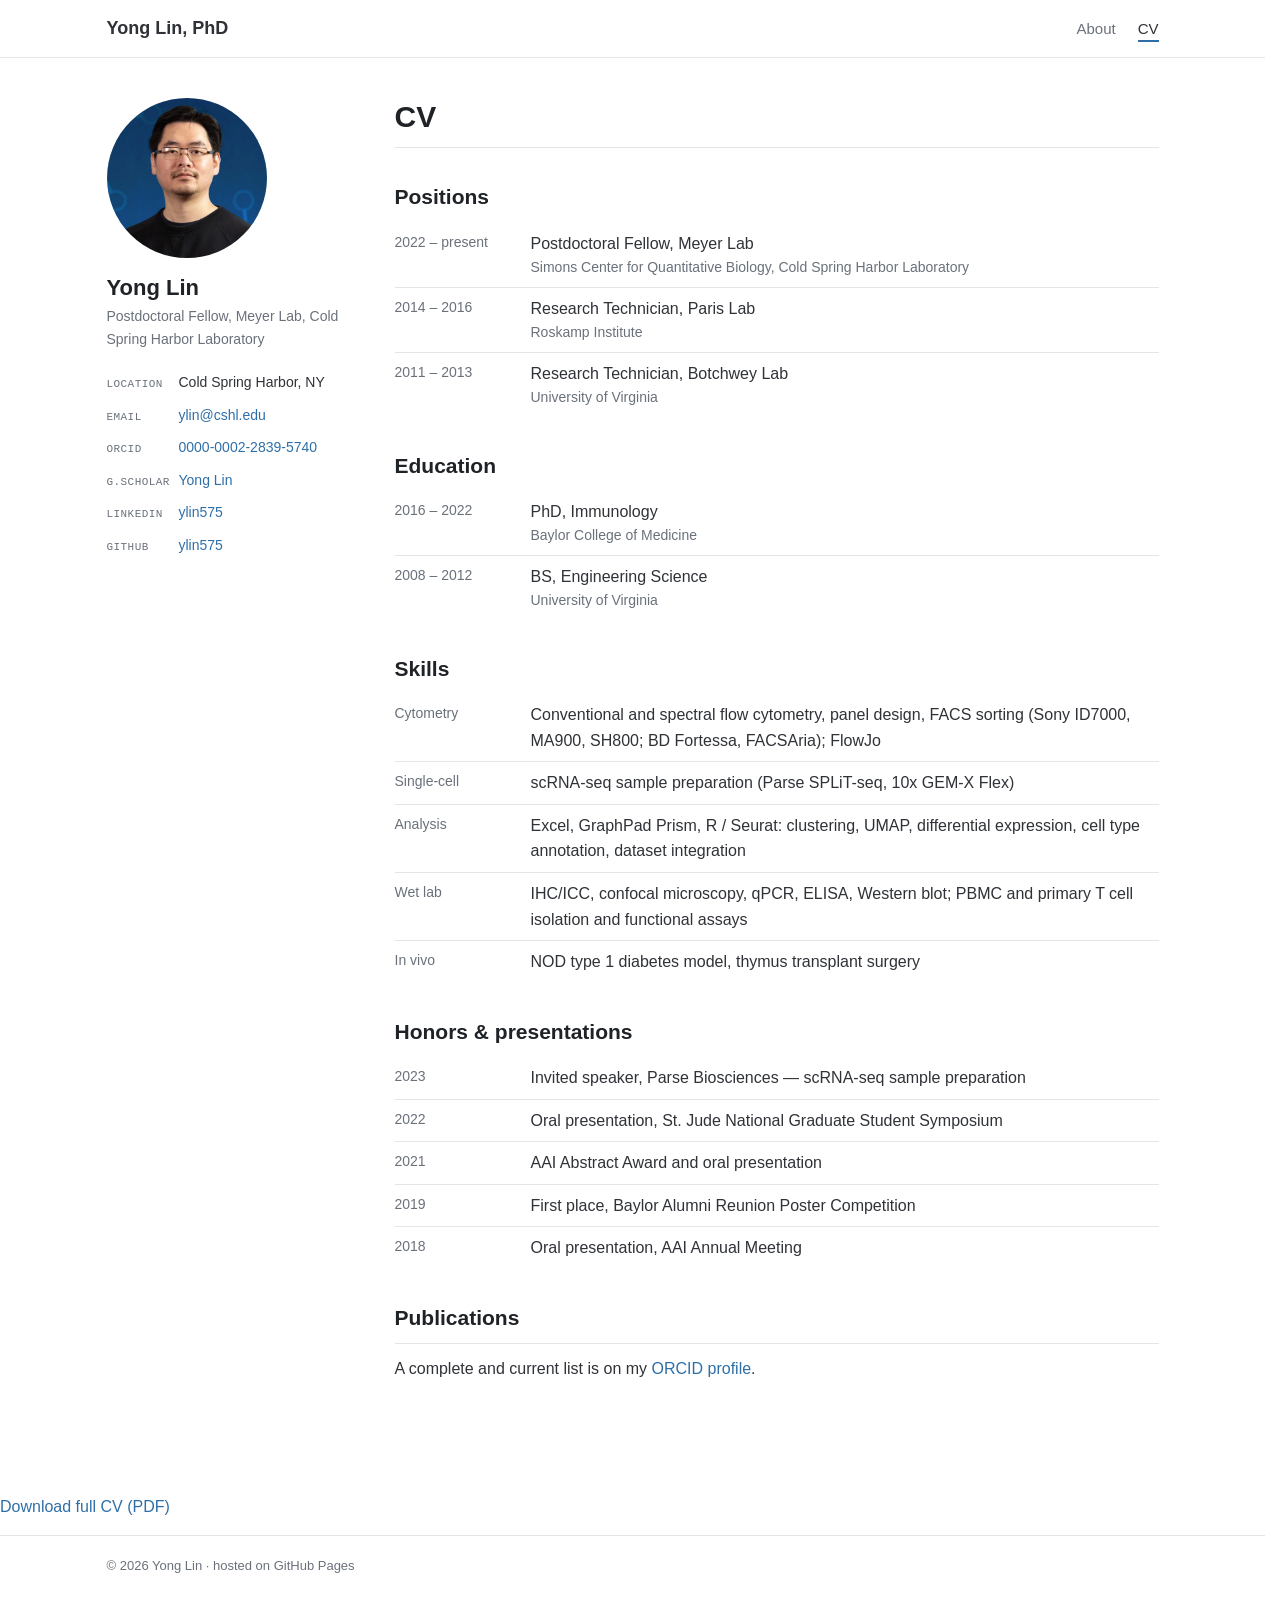
==== cv.html @ ffd91c4a "Update cv.html" ====
<!DOCTYPE html>
<html lang="en">
<head>
  <meta charset="UTF-8">
  <meta name="viewport" content="width=device-width, initial-scale=1.0">
  <title>CV · Yong Lin, PhD</title>
  <meta name="description" content="Curriculum vitae of Yong Lin, PhD.">
  <link rel="stylesheet" href="style.css">
</head>
<body>

  <!-- ============ MASTHEAD (same on every page; only the "active" link changes) ============ -->
  <header class="masthead">
    <div class="masthead-inner">
      <a class="site-title" href="index.html">Yong Lin, PhD</a>
      <nav class="site-nav" aria-label="Main">
        <ul>
        <li><a href="index.html">About</a></li>
        <li><a href="cv.html" class="active" aria-current="page">CV</a></li>
        </ul>
      </nav>
    </div>
  </header>

  <div class="layout">

    <!-- ============ SIDEBAR (identical on every page) ============ -->
    <aside class="author">
      <!-- To add a photo: put it in the images/ folder, delete the placeholder div,
           and uncomment the <img> line below. -->
      <img class="avatar" src="images/profile.PNG" alt="Yong Lin">

      <div>
        <h2 class="author-name">Yong Lin</h2>
        <p class="author-bio">Postdoctoral Fellow, Meyer Lab, Cold Spring Harbor Laboratory</p>
      </div>

      <ul class="author-links">
        <li><span class="label">Location</span><span class="value">Cold Spring Harbor, NY</span></li>
        <li><span class="label">Email</span><a class="value" href="mailto:ylin@cshl.edu">ylin@cshl.edu</a></li>
        <li><span class="label">ORCID</span><a class="value" href="https://orcid.org/0000-0002-2839-5740" target="_blank" rel="noopener">0000-0002-2839-5740</a></li>
        <li><span class="label">G.Scholar</span><a class="value" href="https://scholar.google.com/citations?user=YoURXtcAAAAJ&hl=en" target="_blank" rel="noopener">Yong Lin</a></li>
        <li><span class="label">LinkedIn</span><a class="value" href="https://www.linkedin.com/in/ylin575" target="_blank" rel="noopener">ylin575</a></li>
        <li><span class="label">GitHub</span><a class="value" href="https://github.com/ylin575" target="_blank" rel="noopener">ylin575</a></li>
      </ul>
    </aside>

    <!-- ============ PAGE CONTENT (the only part that differs per page) ============ -->
    <main class="content">

      <h1 class="page-title">CV</h1>

      <h2>Positions</h2>
      <ul class="cv-list">
        <li>
          <span class="cv-date">2022 – present</span>
          <span>Postdoctoral Fellow, Meyer Lab
            <span class="cv-sub">Simons Center for Quantitative Biology, Cold Spring Harbor Laboratory</span></span>
        </li>
        <li>
          <!-- TODO: add dates -->
          <span class="cv-date">2014 – 2016</span>
          <span>Research Technician, Paris Lab
            <span class="cv-sub">Roskamp Institute</span></span>
        </li>
        <li>
          <span class="cv-date">2011 – 2013</span>
          <span>Research Technician, Botchwey Lab
            <span class="cv-sub">University of Virginia</span></span>
        </li>
      </ul>

      <h2>Education</h2>
      <ul class="cv-list">
        <li>
          <span class="cv-date">2016 – 2022</span>
          <span>PhD, Immunology
            <span class="cv-sub">Baylor College of Medicine</span></span>
        </li>
        <li>
          <span class="cv-date">2008 – 2012</span>
          <span>BS, Engineering Science
            <span class="cv-sub">University of Virginia</span></span>
        </li>
      </ul>

      <h2>Skills</h2>
      <ul class="cv-list">
        <li><span class="cv-date">Cytometry</span><span>Conventional and spectral flow cytometry, panel design, FACS sorting (Sony ID7000, MA900, SH800; BD Fortessa, FACSAria); FlowJo</span></li>
        <li><span class="cv-date">Single-cell</span><span>scRNA-seq sample preparation (Parse SPLiT-seq, 10x GEM-X Flex)</span></li>
        <li><span class="cv-date">Analysis</span><span>Excel, GraphPad Prism, R / Seurat: clustering, UMAP, differential expression, cell type annotation, dataset integration</span></li>
        <li><span class="cv-date">Wet lab</span><span>IHC/ICC, confocal microscopy, qPCR, ELISA, Western blot; PBMC and primary T cell isolation and functional assays</span></li>
        <li><span class="cv-date">In vivo</span><span>NOD type 1 diabetes model, thymus transplant surgery</span></li>
      </ul>

      <h2>Honors &amp; presentations</h2>
      <ul class="cv-list">
        <li><span class="cv-date">2023</span><span>Invited speaker, Parse Biosciences — scRNA-seq sample preparation</span></li>
        <li><span class="cv-date">2022</span><span>Oral presentation, St. Jude National Graduate Student Symposium</span></li>
        <li><span class="cv-date">2021</span><span>AAI Abstract Award and oral presentation</span></li>
        <li><span class="cv-date">2019</span><span>First place, Baylor Alumni Reunion Poster Competition</span></li>
        <li><span class="cv-date">2018</span><span>Oral presentation, AAI Annual Meeting</span></li>
      </ul>

      <h2 class="page-title">Publications</h2>
      <p>
        A complete and current list is on my
        <a href="https://orcid.org/0000-0002-2839-5740" target="_blank" rel="noopener">ORCID profile</a>.
      </p>
    </main>
  </div>

  <p><a href="files/cv-yong-lin-260923-i.pdf">Download full CV (PDF)</a></p>

  <!-- ============ FOOTER ============ -->
  <footer class="site-footer">
    <div class="inner">© 2026 Yong Lin · hosted on GitHub Pages</div>
  </footer>

</body>
</html>
---- style.css ----
/* ==========================================================================
   TOKENS — change values here to re-theme the whole site
   ========================================================================== */
:root {
  --bg: #ffffff;
  --bg-soft: #f6f7f8;
  --text: #2f3237;
  --text-muted: #6a717b;
  --accent: #2f6fa8;        /* links */
  --accent-hover: #1d4f7c;
  --rule: #e3e6e9;

  --font-sans: -apple-system, BlinkMacSystemFont, "Segoe UI", Roboto,
               "Helvetica Neue", Arial, sans-serif;
  --font-mono: "SFMono-Regular", Consolas, "Liberation Mono", monospace;

  --page-width: 1100px;
  --sidebar-width: 240px;
}

/* ==========================================================================
   BASE
   ========================================================================== */
* { box-sizing: border-box; }

html { -webkit-text-size-adjust: 100%; }

html { scrollbar-gutter: stable; }

body {
  margin: 0;
  background: var(--bg);
  color: var(--text);
  font-family: var(--font-sans);
  font-size: 16px;
  line-height: 1.6;
}

a { color: var(--accent); text-decoration: none; }
a:hover { color: var(--accent-hover); text-decoration: underline; }
a:focus-visible { outline: 2px solid var(--accent); outline-offset: 2px; }

h1, h2, h3 { line-height: 1.25; color: #1f2226; }

/* ==========================================================================
   MASTHEAD — top bar with site title + navigation
   ========================================================================== */
.masthead {
  border-bottom: 1px solid var(--rule);
  background: var(--bg);
}

.masthead-inner {
  max-width: var(--page-width);
  margin: 0 auto;
  padding: 14px 24px;
  display: flex;
  align-items: center;
  justify-content: space-between;
  gap: 16px;
  flex-wrap: wrap;
}

.site-title {
  font-weight: 700;
  font-size: 18px;
  color: var(--text);
}
.site-title:hover { color: var(--text); text-decoration: none; }

.site-nav ul {
  list-style: none;
  margin: 0;
  padding: 0;
  display: flex;
  flex-wrap: wrap;
  gap: 4px 22px;
}

.site-nav a {
  color: var(--text-muted);
  font-size: 15px;
  padding-bottom: 3px;
  border-bottom: 2px solid transparent;
}
.site-nav a:hover { color: var(--text); text-decoration: none; }

/* the current page gets an underline — set with class="active" in each file */
.site-nav a.active {
  color: var(--text);
  border-bottom-color: var(--accent);
}

/* ==========================================================================
   LAYOUT — sidebar on the left, content on the right
   ========================================================================== */
.layout {
  max-width: var(--page-width);
  margin: 0 auto;
  padding: 40px 24px 80px;
  display: grid;
  grid-template-columns: var(--sidebar-width) 1fr;
  gap: 48px;
}

/* ==========================================================================
   SIDEBAR — author profile
   ========================================================================== */
.author {
  position: sticky;          /* stays in view while the content scrolls */
  top: 24px;
  align-self: start;
  font-size: 14px;
}

.avatar {
  width: 160px;
  height: 160px;
  border-radius: 50%;
  object-fit: cover;
  display: block;
  margin-bottom: 16px;
}

/* placeholder circle used until a real photo is added */
.avatar-placeholder {
  width: 160px;
  height: 160px;
  border-radius: 50%;
  background: var(--bg-soft);
  border: 1px solid var(--rule);
  color: var(--text-muted);
  display: flex;
  align-items: center;
  justify-content: center;
  font-size: 44px;
  font-weight: 600;
  letter-spacing: 0.02em;
  margin-bottom: 16px;
}

.author-name {
  font-size: 22px;
  margin: 0 0 4px;
}

.author-bio {
  color: var(--text-muted);
  margin: 0 0 16px;
}

.author-links {
  list-style: none;
  margin: 0;
  padding: 0;
}

.author-links li {
  padding: 5px 0;
  display: flex;
  gap: 8px;
  align-items: baseline;
}

.author-links .label {
  font-family: var(--font-mono);
  font-size: 11px;
  text-transform: uppercase;
  letter-spacing: 0.04em;
  color: var(--text-muted);
  width: 64px;
  flex-shrink: 0;
}

.author-links .value { word-break: break-word; }

/* ==========================================================================
   MAIN CONTENT
   ========================================================================== */
.content { min-width: 0; }   /* lets long words wrap inside the grid column */

.page-title {
  font-size: 30px;
  margin: 0 0 24px;
  padding-bottom: 12px;
  border-bottom: 1px solid var(--rule);
}

.content h2 {
  font-size: 21px;
  margin: 36px 0 12px;
}

.content p { margin: 0 0 16px; }

.content ul { padding-left: 20px; }
.content li { margin-bottom: 6px; }

/* the styled lists below set their own spacing, so cancel the bullet indent */
.content ul.tags,
.content ul.cv-list { padding-left: 0; }

/* research-focus tags */
.tags {
  list-style: none;
  padding: 0;
  margin: 0 0 8px;
  display: flex;
  flex-wrap: wrap;
  gap: 8px;
}
.tags li {
  margin: 0;
  background: var(--bg-soft);
  border: 1px solid var(--rule);
  border-radius: 3px;
  padding: 3px 10px;
  font-size: 13px;
}

/* ==========================================================================
   PUBLICATIONS / PROJECTS — list of entries
   ========================================================================== */
.entry {
  padding: 16px 0;
  border-bottom: 1px solid var(--rule);
}
.entry:last-child { border-bottom: none; }

.entry-title {
  font-size: 17px;
  margin: 0 0 4px;
}

.entry-meta {
  font-size: 14px;
  color: var(--text-muted);
  margin: 0 0 6px;
}

.entry-meta .me { font-weight: 600; color: var(--text); }  /* your name in author lists */

.entry p:last-child { margin-bottom: 0; }

.badge {
  display: inline-block;
  font-family: var(--font-mono);
  font-size: 11px;
  text-transform: uppercase;
  letter-spacing: 0.04em;
  color: var(--text-muted);
  border: 1px solid var(--rule);
  border-radius: 3px;
  padding: 1px 7px;
  margin-left: 6px;
  vertical-align: middle;
}

/* ==========================================================================
   CV — two-column date/description rows
   ========================================================================== */
.cv-list {
  list-style: none;
  padding: 0;
  margin: 0;
}

.cv-list li {
  display: grid;
  grid-template-columns: 120px 1fr;
  gap: 16px;
  padding: 8px 0;
  margin: 0;
  border-bottom: 1px solid var(--rule);
}
.cv-list li:last-child { border-bottom: none; }

.cv-date {
  font-size: 14px;
  color: var(--text-muted);
  font-variant-numeric: tabular-nums;
}

.cv-sub {
  display: block;
  font-size: 14px;
  color: var(--text-muted);
}

/* ==========================================================================
   FOOTER
   ========================================================================== */
.site-footer {
  border-top: 1px solid var(--rule);
  color: var(--text-muted);
  font-size: 13px;
}
.site-footer .inner {
  max-width: var(--page-width);
  margin: 0 auto;
  padding: 20px 24px;
}

/* ==========================================================================
   RESPONSIVE — on narrow screens the sidebar stacks above the content
   ========================================================================== */
@media (max-width: 800px) {
  .layout {
    grid-template-columns: 1fr;
    gap: 28px;
    padding-top: 28px;
  }

  .author {
    position: static;
    display: grid;
    grid-template-columns: 96px 1fr;
    gap: 0 16px;
    padding-bottom: 20px;
    border-bottom: 1px solid var(--rule);
  }

  .avatar,
  .avatar-placeholder {
    width: 96px;
    height: 96px;
    font-size: 28px;
    grid-row: span 2;
  }

  .author-links { grid-column: 1 / -1; margin-top: 12px; }

  .page-title { font-size: 26px; }

  .cv-list li { grid-template-columns: 1fr; gap: 2px; }
}

@media (max-width: 420px) {
  .masthead-inner { padding: 12px 16px; }
  .layout { padding-left: 16px; padding-right: 16px; }
  .site-nav ul { gap: 4px 16px; }
}
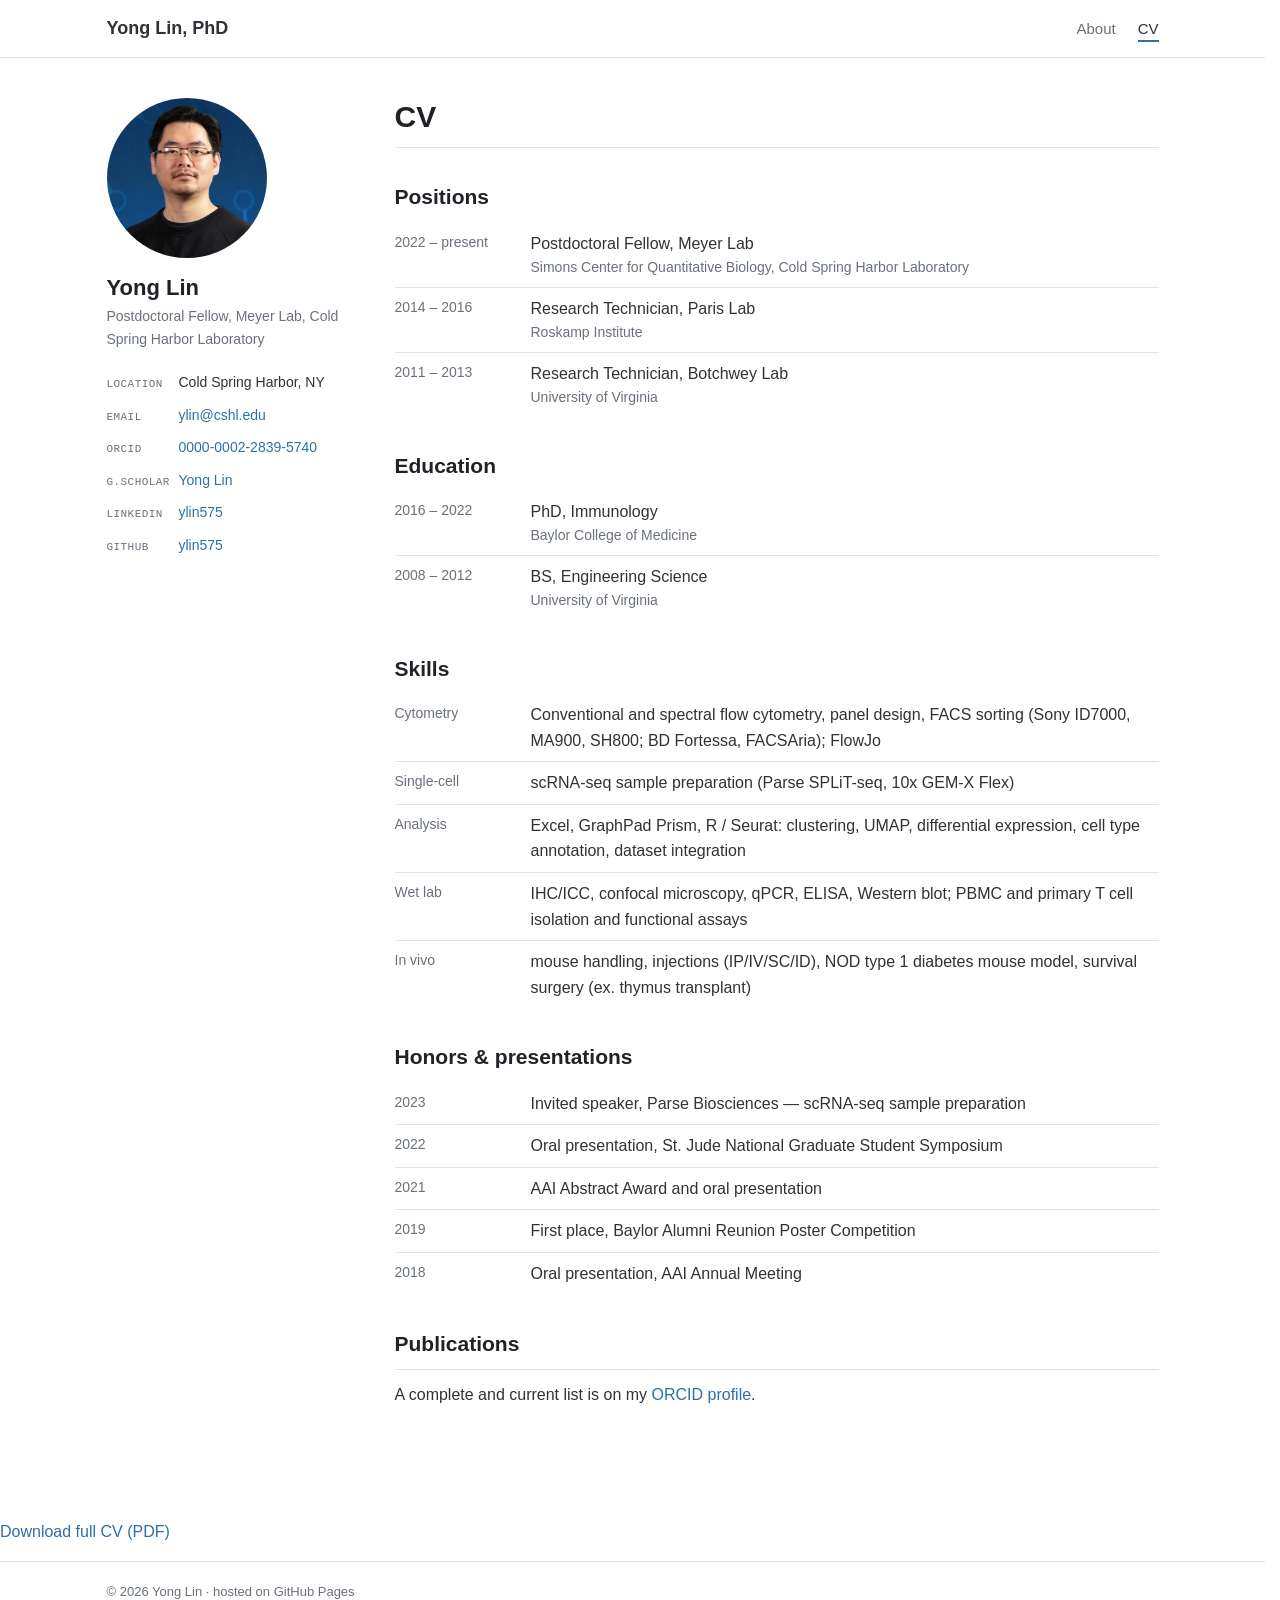
==== commit 268565ea: "Update cv.html" ====
--- a/cv.html
+++ b/cv.html
@@ -90,7 +90,7 @@
         <li><span class="cv-date">Single-cell</span><span>scRNA-seq sample preparation (Parse SPLiT-seq, 10x GEM-X Flex)</span></li>
         <li><span class="cv-date">Analysis</span><span>Excel, GraphPad Prism, R / Seurat: clustering, UMAP, differential expression, cell type annotation, dataset integration</span></li>
         <li><span class="cv-date">Wet lab</span><span>IHC/ICC, confocal microscopy, qPCR, ELISA, Western blot; PBMC and primary T cell isolation and functional assays</span></li>
-        <li><span class="cv-date">In vivo</span><span>NOD type 1 diabetes model, thymus transplant surgery</span></li>
+        <li><span class="cv-date">In vivo</span><span>mouse handling, injections (IP/IV/SC/ID), NOD type 1 diabetes mouse model, survival surgery (ex. thymus transplant)</span></li>
       </ul>
 
       <h2>Honors &amp; presentations</h2>
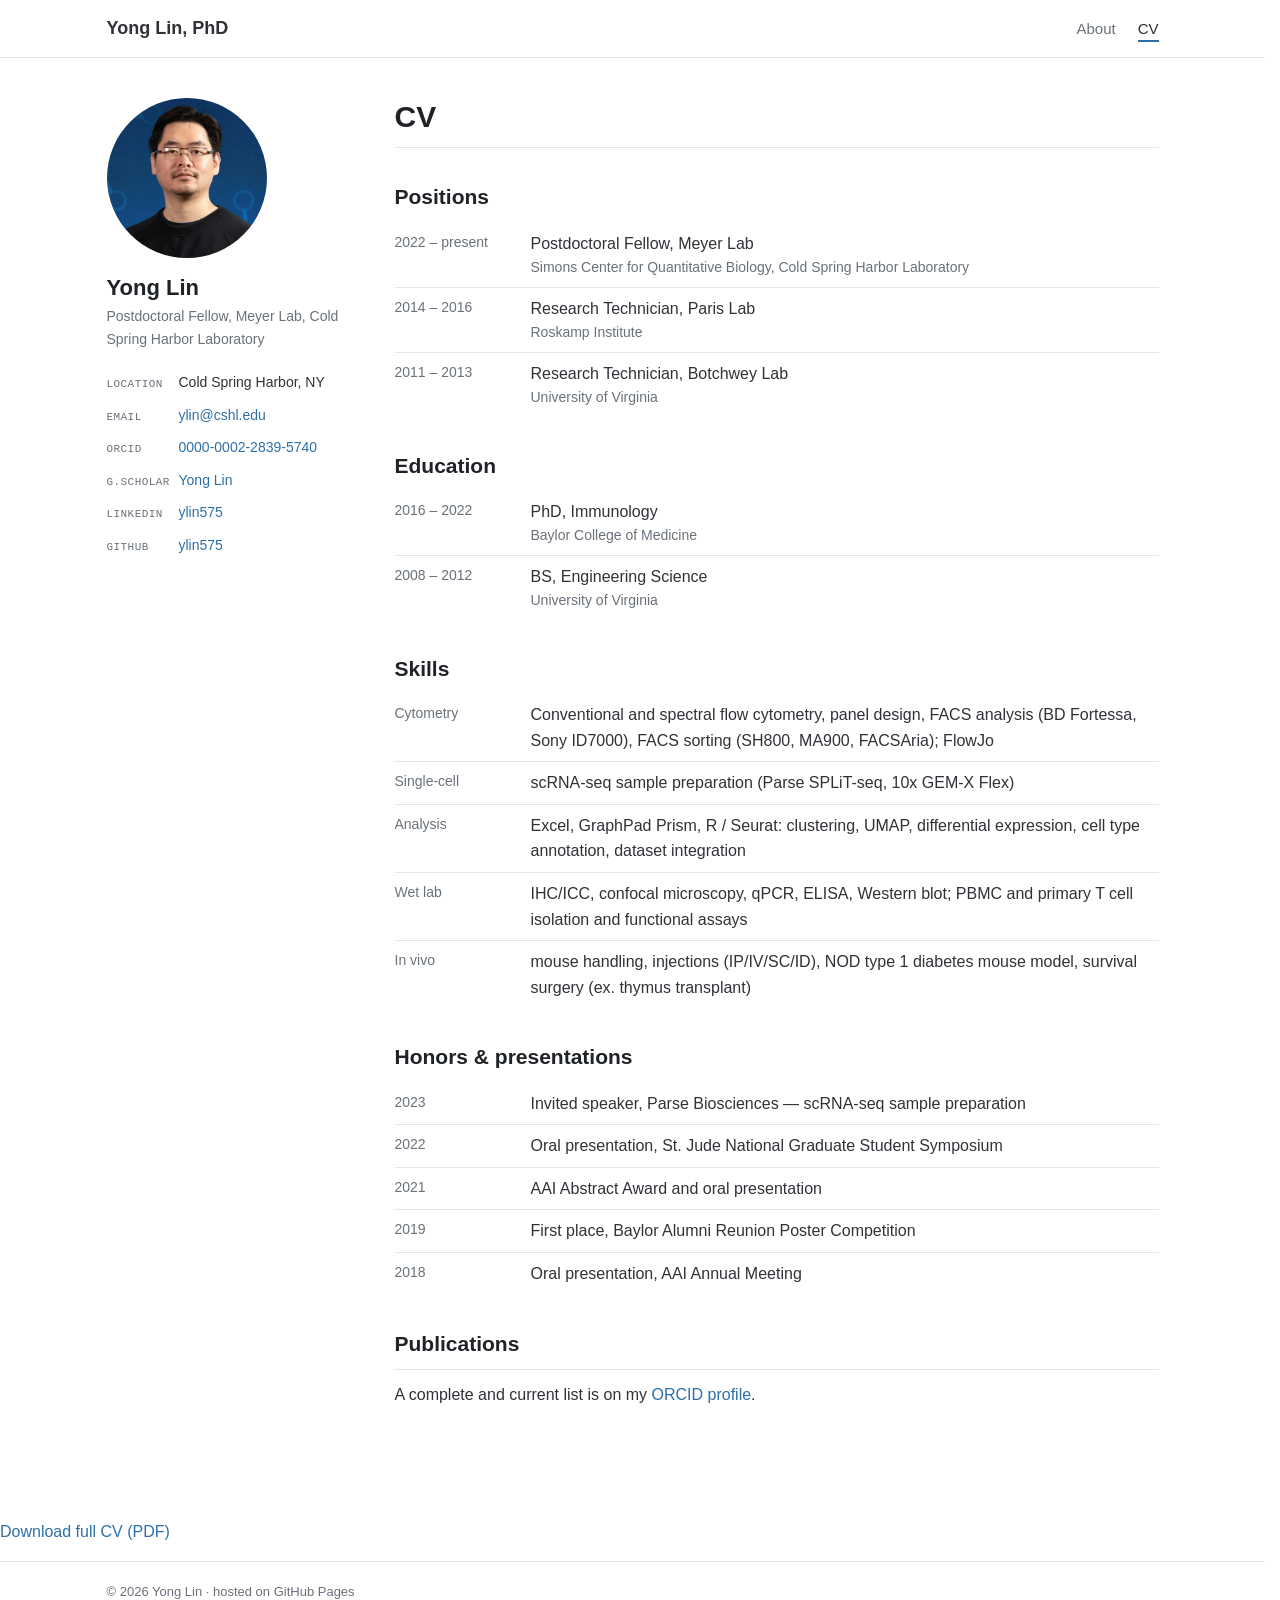
==== commit eff26465: "Update cv.html" ====
--- a/cv.html
+++ b/cv.html
@@ -86,7 +86,7 @@
 
       <h2>Skills</h2>
       <ul class="cv-list">
-        <li><span class="cv-date">Cytometry</span><span>Conventional and spectral flow cytometry, panel design, FACS sorting (Sony ID7000, MA900, SH800; BD Fortessa, FACSAria); FlowJo</span></li>
+        <li><span class="cv-date">Cytometry</span><span>Conventional and spectral flow cytometry, panel design, FACS analysis (BD Fortessa, Sony ID7000), FACS sorting (SH800, MA900, FACSAria); FlowJo</span></li>
         <li><span class="cv-date">Single-cell</span><span>scRNA-seq sample preparation (Parse SPLiT-seq, 10x GEM-X Flex)</span></li>
         <li><span class="cv-date">Analysis</span><span>Excel, GraphPad Prism, R / Seurat: clustering, UMAP, differential expression, cell type annotation, dataset integration</span></li>
         <li><span class="cv-date">Wet lab</span><span>IHC/ICC, confocal microscopy, qPCR, ELISA, Western blot; PBMC and primary T cell isolation and functional assays</span></li>
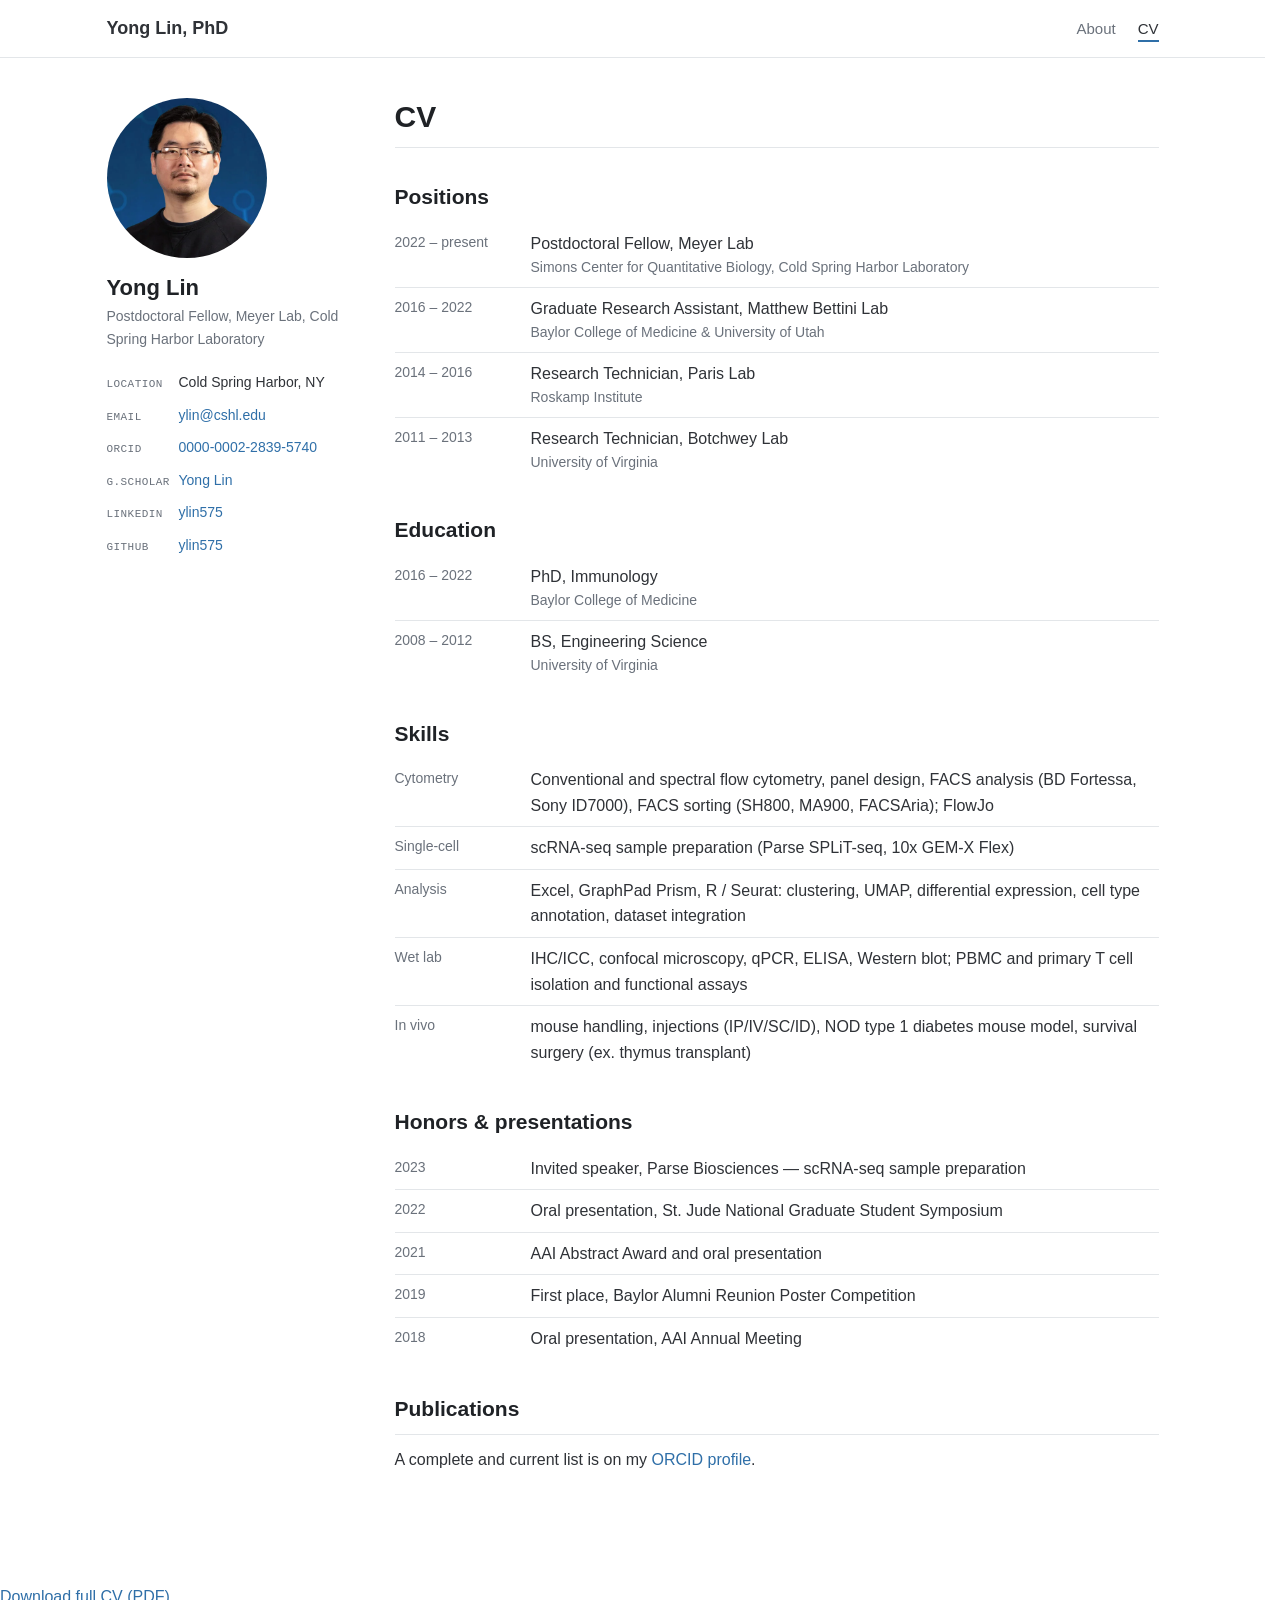
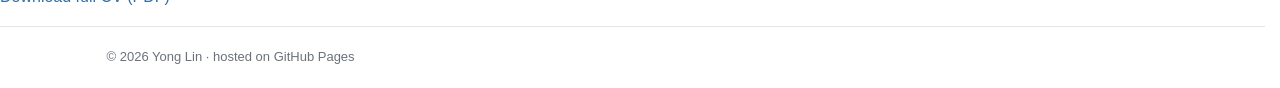
==== commit 0a5e6894: "Update cv.html" ====
--- a/cv.html
+++ b/cv.html
@@ -56,6 +56,11 @@
           <span class="cv-date">2022 – present</span>
           <span>Postdoctoral Fellow, Meyer Lab
             <span class="cv-sub">Simons Center for Quantitative Biology, Cold Spring Harbor Laboratory</span></span>
+        </li>
+        <li>
+          <span class="cv-date">2016 – 2022</span>
+          <span>Graduate Research Assistant, Matthew Bettini Lab
+            <span class="cv-sub">Baylor College of Medicine & University of Utah</span></span>
         </li>
         <li>
           <!-- TODO: add dates -->
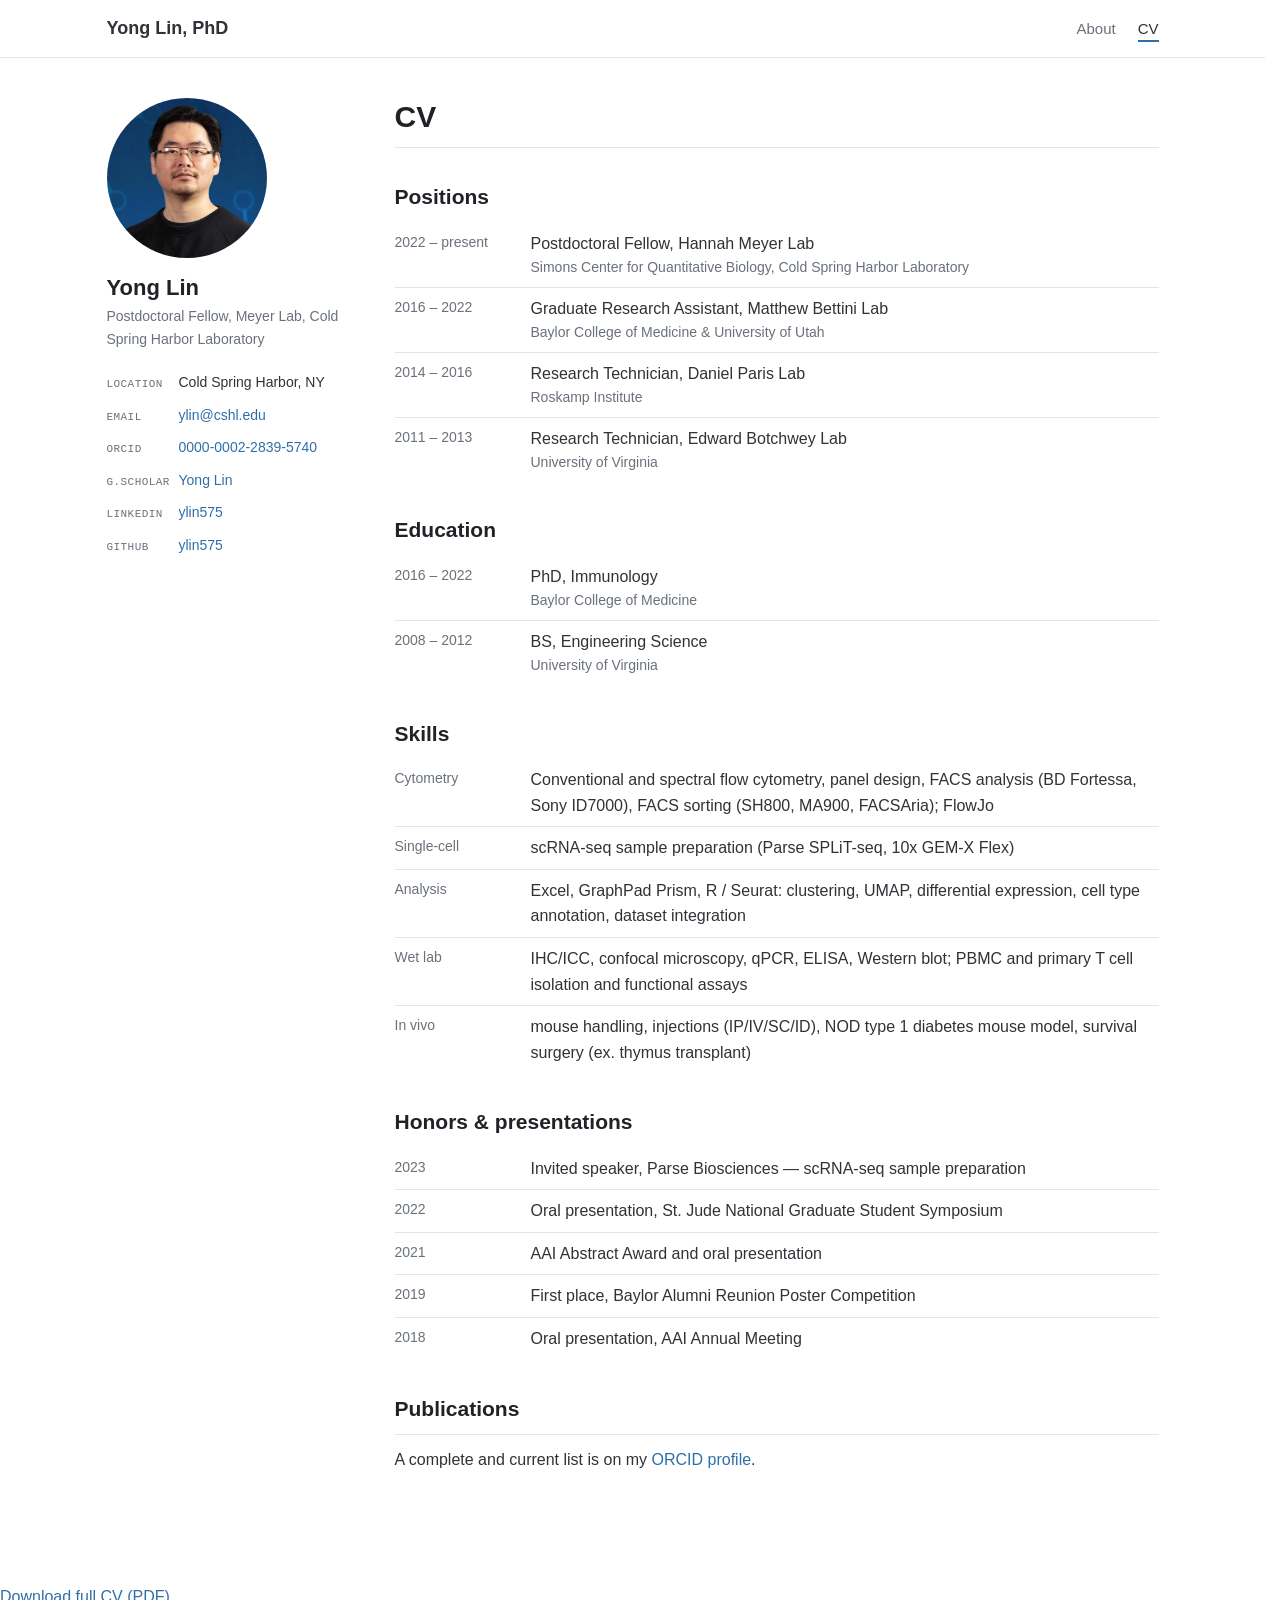
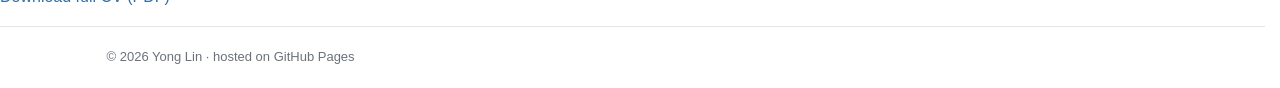
==== commit 2b94596c: "Update cv.html" ====
--- a/cv.html
+++ b/cv.html
@@ -54,7 +54,7 @@
       <ul class="cv-list">
         <li>
           <span class="cv-date">2022 – present</span>
-          <span>Postdoctoral Fellow, Meyer Lab
+          <span>Postdoctoral Fellow, Hannah Meyer Lab
             <span class="cv-sub">Simons Center for Quantitative Biology, Cold Spring Harbor Laboratory</span></span>
         </li>
         <li>
@@ -65,12 +65,12 @@
         <li>
           <!-- TODO: add dates -->
           <span class="cv-date">2014 – 2016</span>
-          <span>Research Technician, Paris Lab
+          <span>Research Technician, Daniel Paris Lab
             <span class="cv-sub">Roskamp Institute</span></span>
         </li>
         <li>
           <span class="cv-date">2011 – 2013</span>
-          <span>Research Technician, Botchwey Lab
+          <span>Research Technician, Edward Botchwey Lab
             <span class="cv-sub">University of Virginia</span></span>
         </li>
       </ul>
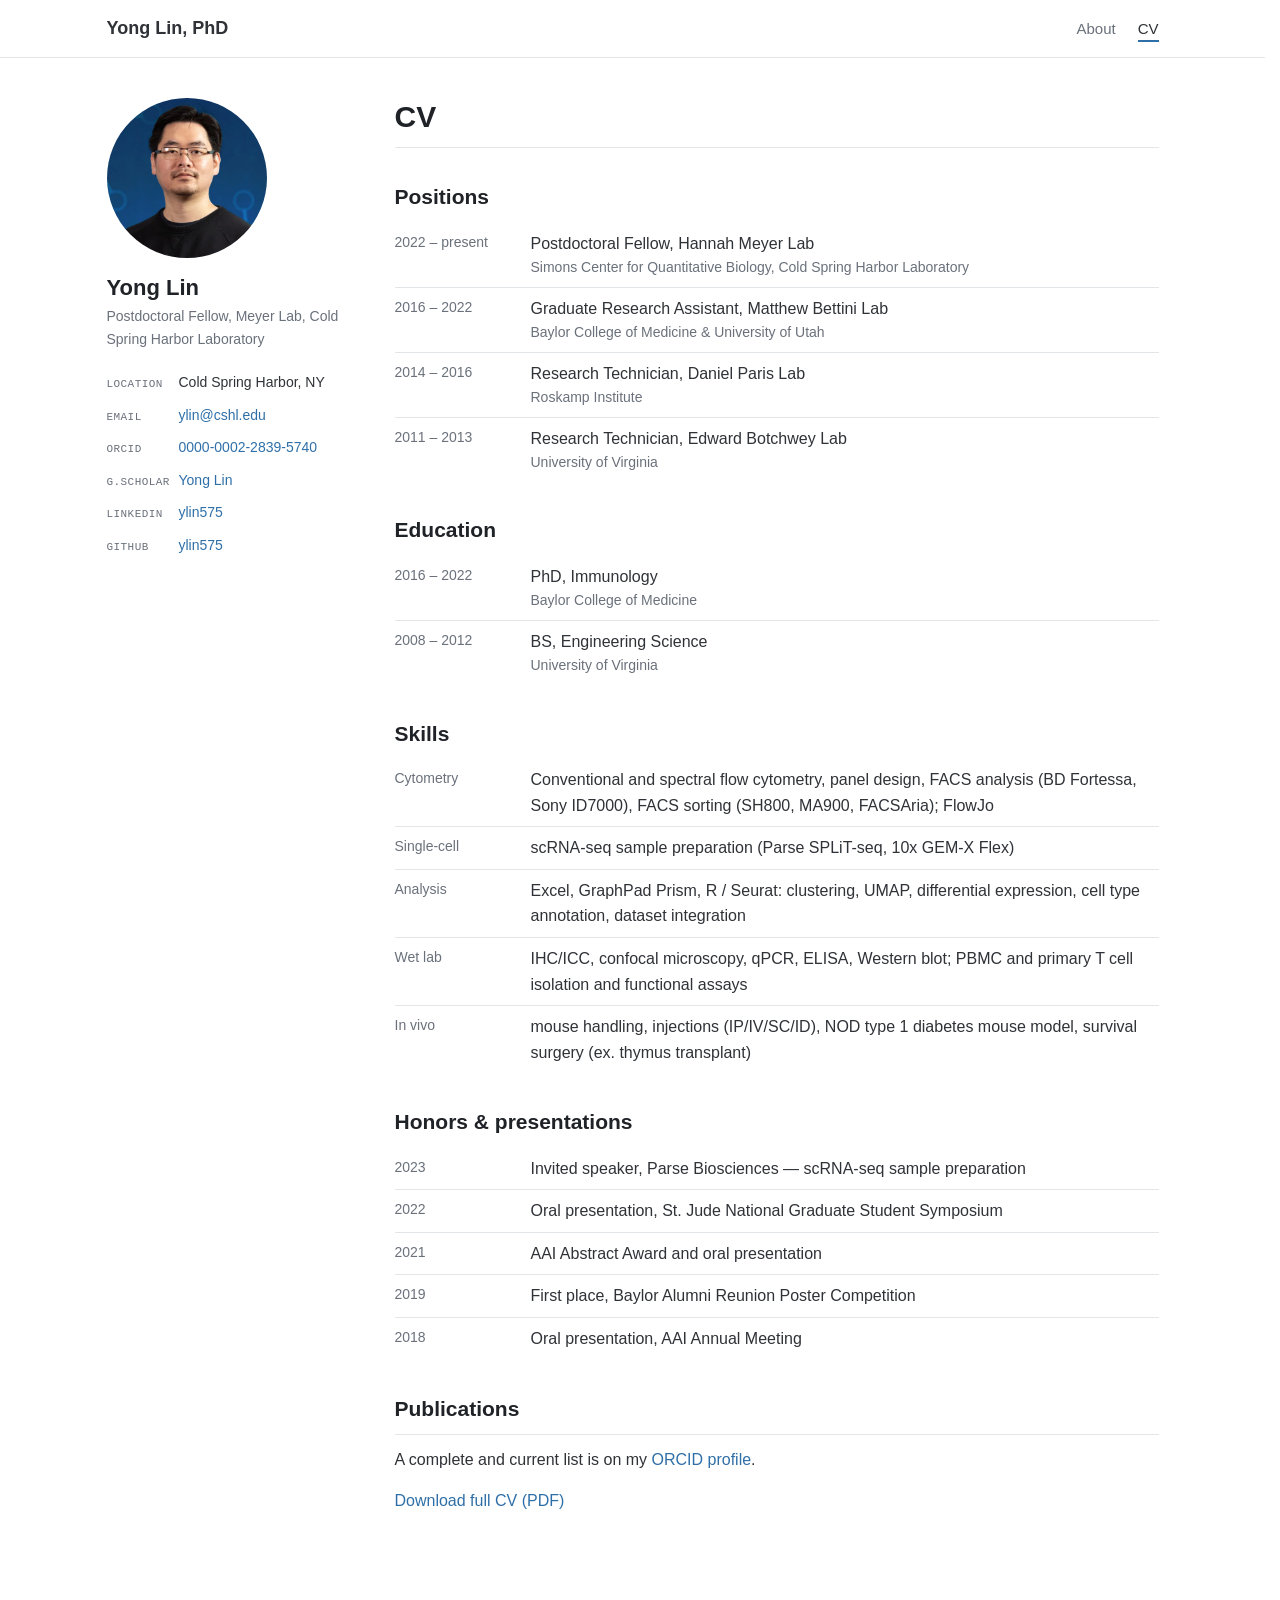
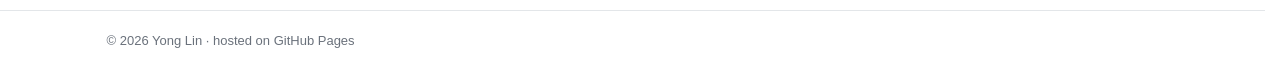
==== commit e580c70b: "Update cv.html" ====
--- a/cv.html
+++ b/cv.html
@@ -112,10 +112,11 @@
         A complete and current list is on my
         <a href="https://orcid.org/0000-0002-2839-5740" target="_blank" rel="noopener">ORCID profile</a>.
       </p>
+      <p><a href="files/cv-yong-lin-260923-i.pdf">Download full CV (PDF)</a></p>
+
     </main>
   </div>
 
-  <p><a href="files/cv-yong-lin-260923-i.pdf">Download full CV (PDF)</a></p>
 
   <!-- ============ FOOTER ============ -->
   <footer class="site-footer">
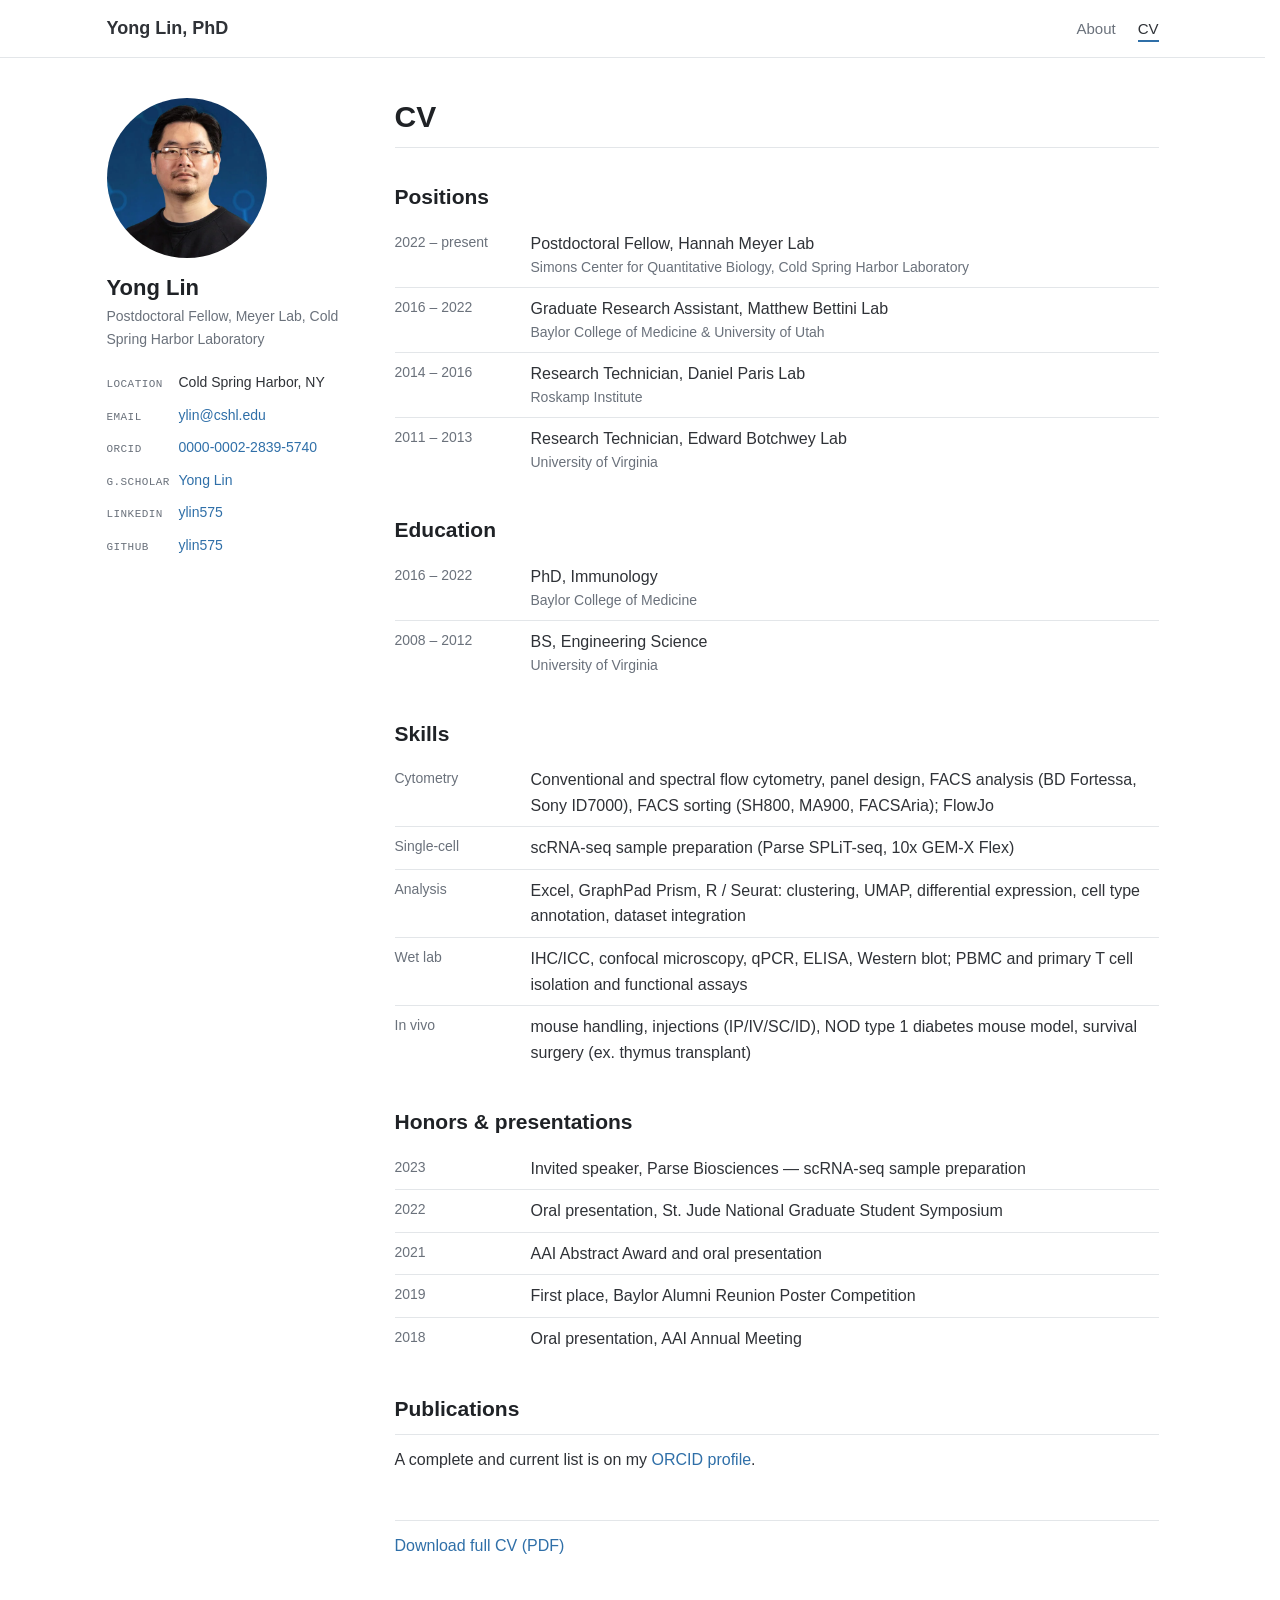
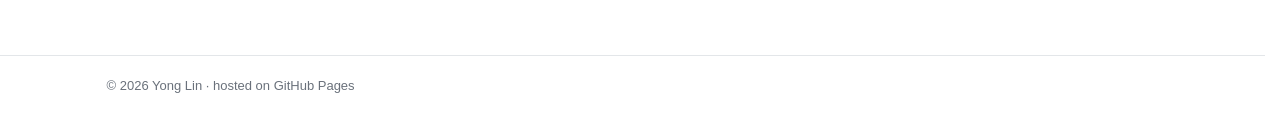
==== commit 78e8cbfa: "Update cv.html" ====
--- a/cv.html
+++ b/cv.html
@@ -112,6 +112,8 @@
         A complete and current list is on my
         <a href="https://orcid.org/0000-0002-2839-5740" target="_blank" rel="noopener">ORCID profile</a>.
       </p>
+
+      <h2 class="page-title"></h2>
       <p><a href="files/cv-yong-lin-260923-i.pdf">Download full CV (PDF)</a></p>
 
     </main>
